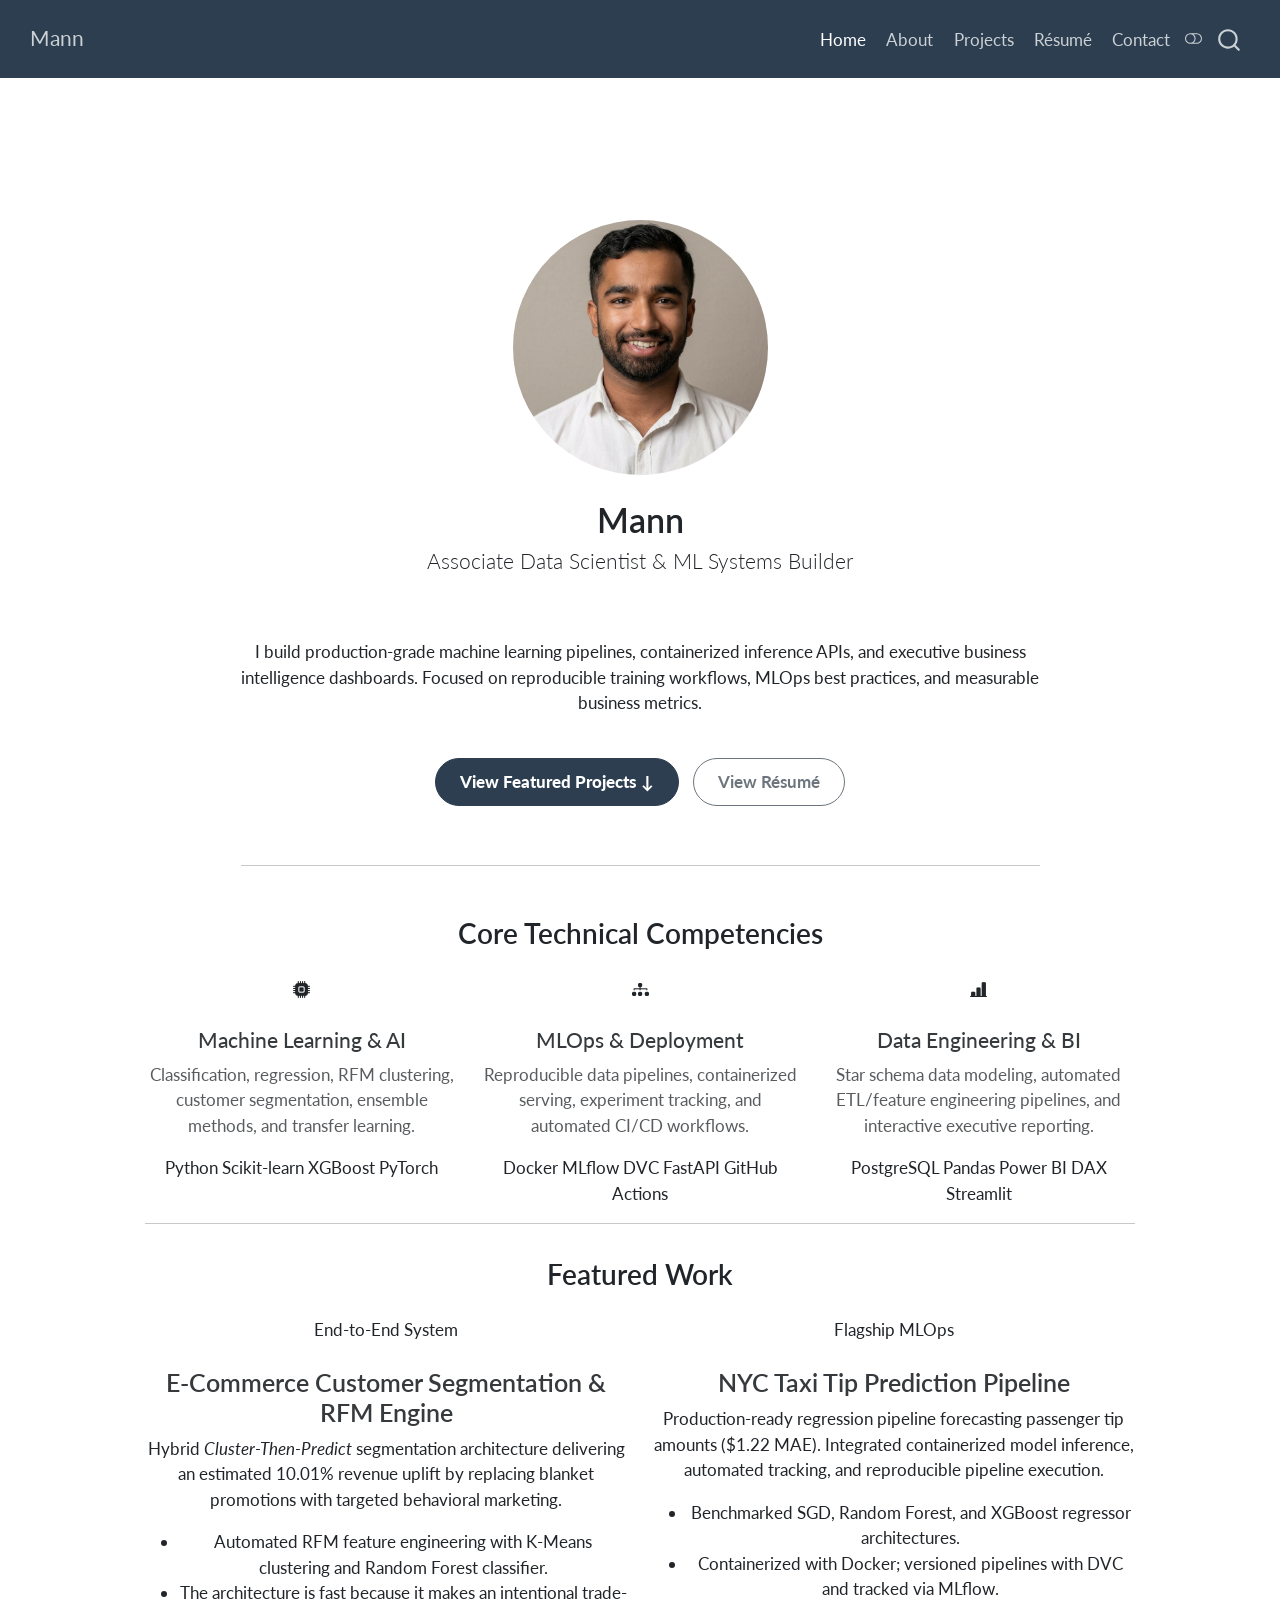
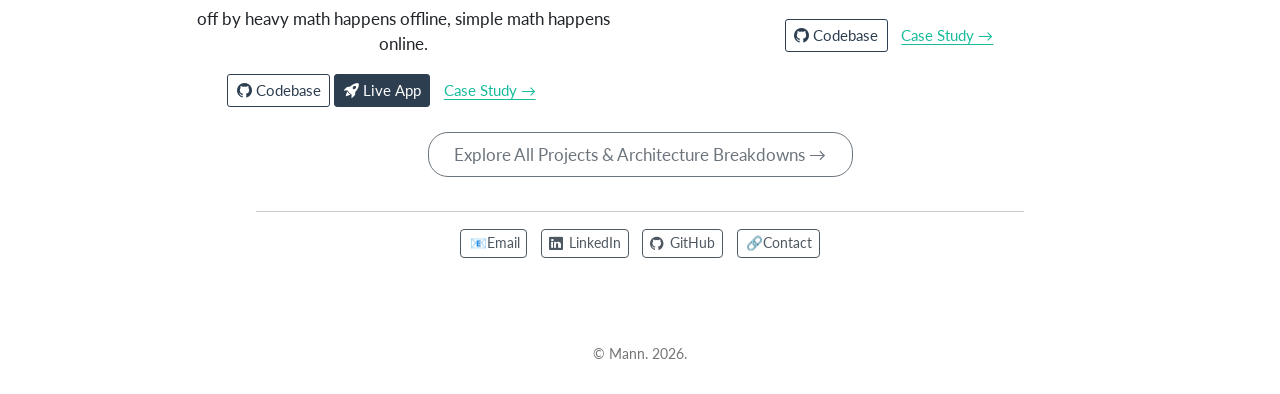
==== docs/index.html @ e7b9f97b "Docs repo uploaded for deployment" ====
<!DOCTYPE html>
<html xmlns="http://www.w3.org/1999/xhtml" lang="en" xml:lang="en"><head>

<meta charset="utf-8">
<meta name="generator" content="quarto-1.10.19">

<meta name="viewport" content="width=device-width, initial-scale=1.0, user-scalable=yes">


<title>Mann</title>
<style>
/* Default styles provided by pandoc.
** See https://pandoc.org/MANUAL.html#variables-for-html for config info.
*/
span.smallcaps{font-variant: small-caps;}
div.columns{display: flex; gap: 1.5em;}
div.column{flex: auto;}
@media screen {
div.columns{gap: min(4vw, 1.5em);}
div.column{overflow-x: auto;}
}
div.hanging-indent{margin-left: 1.5em; text-indent: -1.5em;}
ul.task-list{list-style: none;}
ul.task-list li input[type="checkbox"] {
  width: 0.8em;
  margin: 0 0.8em 0.2em -1em; /* quarto-specific, see https://github.com/quarto-dev/quarto-cli/issues/4556 */ 
  vertical-align: middle;
}
</style>


<script src="site_libs/quarto-nav/quarto-nav.js"></script>
<script src="site_libs/quarto-nav/headroom.min.js"></script>
<script src="site_libs/clipboard/clipboard.min.js"></script>
<script src="site_libs/quarto-search/autocomplete.umd.js"></script>
<script src="site_libs/quarto-search/fuse.min.js"></script>
<script src="site_libs/quarto-search/quarto-search.js"></script>
<meta name="quarto:offset" content="./">
<link href="./assets/fv.png" rel="icon" type="image/png">
<script src="site_libs/quarto-html/quarto.js" type="module"></script>
<script src="site_libs/quarto-html/tabsets/tabsets.js" type="module"></script>
<script src="site_libs/quarto-html/popper.min.js"></script>
<script src="site_libs/quarto-html/tippy.umd.min.js"></script>
<link href="site_libs/quarto-html/tippy.css" rel="stylesheet">
<link href="site_libs/quarto-html/quarto-syntax-highlighting-bf27225e3a48a9273f3daa8f8e829971.css" rel="stylesheet" class="quarto-color-scheme" id="quarto-text-highlighting-styles">
<link href="site_libs/quarto-html/quarto-syntax-highlighting-dark-b626d73c4c936ccc3cb08be7d45d1df6.css" rel="stylesheet" class="quarto-color-scheme quarto-color-alternate" id="quarto-text-highlighting-styles">
<link href="site_libs/quarto-html/quarto-syntax-highlighting-bf27225e3a48a9273f3daa8f8e829971.css" rel="stylesheet" class="quarto-color-scheme-extra" id="quarto-text-highlighting-styles">
<script src="site_libs/bootstrap/bootstrap.min.js"></script>
<link href="site_libs/bootstrap/bootstrap-icons.css" rel="stylesheet">
<link href="site_libs/bootstrap/bootstrap-92404dd89b1444827012a9e3a58cda88.min.css" rel="stylesheet" append-hash="true" class="quarto-color-scheme" id="quarto-bootstrap" data-mode="light">
<link href="site_libs/bootstrap/bootstrap-dark-8b348f4b4b74a528bf910da1e8c5139e.min.css" rel="stylesheet" append-hash="true" class="quarto-color-scheme quarto-color-alternate" id="quarto-bootstrap" data-mode="dark">
<link href="site_libs/bootstrap/bootstrap-92404dd89b1444827012a9e3a58cda88.min.css" rel="stylesheet" append-hash="true" class="quarto-color-scheme-extra" id="quarto-bootstrap" data-mode="light">
<script id="quarto-search-options" type="application/json">{
  "location": "navbar",
  "copy-button": false,
  "collapse-after": 3,
  "panel-placement": "end",
  "type": "overlay",
  "limit": 50,
  "keyboard-shortcut": [
    "f",
    "/",
    "s"
  ],
  "show-item-context": false,
  "language": {
    "search-no-results-text": "No results",
    "search-matching-documents-text": "matching documents",
    "search-copy-link-title": "Copy link to search",
    "search-hide-matches-text": "Hide additional matches",
    "search-more-match-text": "more match in this document",
    "search-more-matches-text": "more matches in this document",
    "search-clear-button-title": "Clear",
    "search-text-placeholder": "",
    "search-detached-cancel-button-title": "Cancel",
    "search-submit-button-title": "Submit",
    "search-label": "Search"
  }
}</script>


<link rel="stylesheet" href="css/styles.scss">
</head>

<body class="nav-fixed fullcontent quarto-light"><script id="quarto-html-before-body" type="application/javascript">
    const toggleBodyColorMode = (bsSheetEl) => {
      const mode = bsSheetEl.getAttribute("data-mode");
      const bodyEl = window.document.querySelector("body");
      if (mode === "dark") {
        bodyEl.classList.add("quarto-dark");
        bodyEl.classList.remove("quarto-light");
      } else {
        bodyEl.classList.add("quarto-light");
        bodyEl.classList.remove("quarto-dark");
      }
    }
    const toggleBodyColorPrimary = () => {
      const bsSheetEl = window.document.querySelector("link#quarto-bootstrap:not([rel=disabled-stylesheet])");
      if (bsSheetEl) {
        toggleBodyColorMode(bsSheetEl);
      }
    }
    const setColorSchemeToggle = (alternate) => {
      const toggles = window.document.querySelectorAll('.quarto-color-scheme-toggle');
      for (let i=0; i < toggles.length; i++) {
        const toggle = toggles[i];
        if (toggle) {
          if (alternate) {
            toggle.classList.add("alternate");
          } else {
            toggle.classList.remove("alternate");
          }
        }
      }
    };
    const toggleColorMode = (alternate) => {
      // Switch the stylesheets
      const primaryStylesheets = window.document.querySelectorAll('link.quarto-color-scheme:not(.quarto-color-alternate)');
      const alternateStylesheets = window.document.querySelectorAll('link.quarto-color-scheme.quarto-color-alternate');
      manageTransitions('#quarto-margin-sidebar .nav-link', false);
      if (alternate) {
        // note: dark is layered on light, we don't disable primary!
        enableStylesheet(alternateStylesheets);
        for (const sheetNode of alternateStylesheets) {
          if (sheetNode.id === "quarto-bootstrap") {
            toggleBodyColorMode(sheetNode);
          }
        }
      } else {
        disableStylesheet(alternateStylesheets);
        enableStylesheet(primaryStylesheets)
        toggleBodyColorPrimary();
      }
      manageTransitions('#quarto-margin-sidebar .nav-link', true);
      // Switch the toggles
      setColorSchemeToggle(alternate)
      // Hack to workaround the fact that safari doesn't
      // properly recolor the scrollbar when toggling (#1455)
      if (navigator.userAgent.indexOf('Safari') > 0 && navigator.userAgent.indexOf('Chrome') == -1) {
        manageTransitions("body", false);
        window.scrollTo(0, 1);
        setTimeout(() => {
          window.scrollTo(0, 0);
          manageTransitions("body", true);
        }, 40);
      }
    }
    const disableStylesheet = (stylesheets) => {
      for (let i=0; i < stylesheets.length; i++) {
        const stylesheet = stylesheets[i];
        stylesheet.rel = 'disabled-stylesheet';
      }
    }
    const enableStylesheet = (stylesheets) => {
      for (let i=0; i < stylesheets.length; i++) {
        const stylesheet = stylesheets[i];
        if(stylesheet.rel !== 'stylesheet') { // for Chrome, which will still FOUC without this check
          stylesheet.rel = 'stylesheet';
        }
      }
    }
    const manageTransitions = (selector, allowTransitions) => {
      const els = window.document.querySelectorAll(selector);
      for (let i=0; i < els.length; i++) {
        const el = els[i];
        if (allowTransitions) {
          el.classList.remove('notransition');
        } else {
          el.classList.add('notransition');
        }
      }
    }
    const isFileUrl = () => {
      return window.location.protocol === 'file:';
    }
    const hasAlternateSentinel = () => {
      let styleSentinel = getColorSchemeSentinel();
      if (styleSentinel !== null) {
        return styleSentinel === "alternate";
      } else {
        return false;
      }
    }
    const setStyleSentinel = (alternate) => {
      const value = alternate ? "alternate" : "default";
      if (!isFileUrl()) {
        window.localStorage.setItem("quarto-color-scheme", value);
      } else {
        localAlternateSentinel = value;
      }
    }
    const getColorSchemeSentinel = () => {
      if (!isFileUrl()) {
        const storageValue = window.localStorage.getItem("quarto-color-scheme");
        return storageValue != null ? storageValue : localAlternateSentinel;
      } else {
        return localAlternateSentinel;
      }
    }
    const toggleGiscusIfUsed = (isAlternate, darkModeDefault) => {
      const baseTheme = document.querySelector('#giscus-base-theme')?.value ?? 'light';
      const alternateTheme = document.querySelector('#giscus-alt-theme')?.value ?? 'dark';
      let newTheme = '';
      if(authorPrefersDark) {
        newTheme = isAlternate ? baseTheme : alternateTheme;
      } else {
        newTheme = isAlternate ? alternateTheme : baseTheme;
      }
      const changeGiscusTheme = () => {
        // From: https://github.com/giscus/giscus/issues/336
        const sendMessage = (message) => {
          const iframe = document.querySelector('iframe.giscus-frame');
          if (!iframe) return;
          iframe.contentWindow.postMessage({ giscus: message }, 'https://giscus.app');
        }
        sendMessage({
          setConfig: {
            theme: newTheme
          }
        });
      }
      const isGiscussLoaded = window.document.querySelector('iframe.giscus-frame') !== null;
      if (isGiscussLoaded) {
        changeGiscusTheme();
      }
    };
    const authorPrefersDark = false;
    const darkModeDefault = authorPrefersDark;
      document.querySelector('link#quarto-text-highlighting-styles.quarto-color-scheme-extra').rel = 'disabled-stylesheet';
      document.querySelector('link#quarto-bootstrap.quarto-color-scheme-extra').rel = 'disabled-stylesheet';
    let localAlternateSentinel = darkModeDefault ? 'alternate' : 'default';
    // Dark / light mode switch
    window.quartoToggleColorScheme = () => {
      // Read the current dark / light value
      let toAlternate = !hasAlternateSentinel();
      toggleColorMode(toAlternate);
      setStyleSentinel(toAlternate);
      toggleGiscusIfUsed(toAlternate, darkModeDefault);
      window.dispatchEvent(new Event('resize'));
    };
    // Switch to dark mode if need be
    if (hasAlternateSentinel()) {
      toggleColorMode(true);
    } else {
      toggleColorMode(false);
    }
  </script>

<div id="quarto-search-results"></div>
  <header id="quarto-header" class="headroom fixed-top">
    <nav class="navbar navbar-expand-lg " data-bs-theme="dark">
      <div class="navbar-container container-fluid">
      <div class="navbar-brand-container mx-auto">
    <a class="navbar-brand" href="./index.html">
    <span class="navbar-title">Mann</span>
    </a>
  </div>
            <div id="quarto-search" class="" title="Search"></div>
          <button class="navbar-toggler" type="button" data-bs-toggle="collapse" data-bs-target="#navbarCollapse" aria-controls="navbarCollapse" role="menu" aria-expanded="false" aria-label="Toggle navigation" onclick="if (window.quartoToggleHeadroom) { window.quartoToggleHeadroom(); }">
  <span class="navbar-toggler-icon"></span>
</button>
          <div class="collapse navbar-collapse" id="navbarCollapse">
            <ul class="navbar-nav navbar-nav-scroll ms-auto">
  <li class="nav-item">
    <a class="nav-link active" href="./index.html" aria-current="page"> 
<span class="menu-text">Home</span></a>
  </li>  
  <li class="nav-item">
    <a class="nav-link" href="./pages/about.html"> 
<span class="menu-text">About</span></a>
  </li>  
  <li class="nav-item">
    <a class="nav-link" href="./projects.html"> 
<span class="menu-text">Projects</span></a>
  </li>  
  <li class="nav-item">
    <a class="nav-link" href="./pages/cv.html"> 
<span class="menu-text">Résumé</span></a>
  </li>  
  <li class="nav-item">
    <a class="nav-link" href="./pages/contact.html"> 
<span class="menu-text">Contact</span></a>
  </li>  
</ul>
          </div> <!-- /navcollapse -->
            <div class="quarto-navbar-tools">
  <a href="" class="quarto-color-scheme-toggle quarto-navigation-tool  px-1" onclick="window.quartoToggleColorScheme(); return false;" title="Toggle dark mode"><i class="bi"></i></a>
</div>
      </div> <!-- /container-fluid -->
    </nav>
</header>
<!-- content -->
<div id="quarto-content" class="quarto-container page-columns page-rows-contents page-layout-article page-navbar">
<!-- sidebar -->
<!-- margin-sidebar -->
    
<!-- main -->
<div class="quarto-about-jolla page-columns page-full">
  <img src="assets/profile.jpg" class="about-image
  round " style="height: 15em; width: 15em;">
 <header id="title-block-header" class="quarto-title-block default">
<div class="quarto-title">
<h1 class="title">Mann</h1>
<p class="subtitle lead">Associate Data Scientist &amp; ML Systems Builder</p>
</div>
<div class="quarto-title-meta">
  </div>
</header><main class="content page-columns page-full" id="quarto-document-content">

<div style="margin-top: 1rem;">
<p>I build production-grade machine learning pipelines, containerized inference APIs, and executive business intelligence dashboards. Focused on reproducible training workflows, MLOps best practices, and measurable business metrics.</p>
</div>
<div style="margin: 1.5rem 0;">
<p><a href="#featured-work" class="btn btn-primary" style="border-radius: 24px; padding: 0.6rem 1.4rem; font-weight: 600;"><strong>View Featured Projects ↓</strong></a> <a href="pages/cv.html" class="btn btn-outline-secondary" style="border-radius: 24px; padding: 0.6rem 1.4rem; margin-left: 0.6rem;"><strong>View Résumé</strong></a></p>
</div>
<hr>
<div class="column-page">
<section id="core-technical-competencies" class="level2">
<h2 data-anchor-id="core-technical-competencies">Core Technical Competencies</h2>
<div class="grid">
<div class="g-col-12 g-col-md-4">
<div class="competency-card">
  <div class="comp-icon"><i class="bi bi-cpu-fill"></i></div>
  <h4>Machine Learning &amp; AI</h4>
  <p class="text-muted">Classification, regression, RFM clustering, customer segmentation, ensemble methods, and transfer learning.</p>
  <div class="comp-tags">
    <span>Python</span> <span>Scikit-learn</span> <span>XGBoost</span> <span>PyTorch</span>
  </div>
</div>
</div>
<div class="g-col-12 g-col-md-4">
<div class="competency-card">
  <div class="comp-icon"><i class="bi bi-diagram-3-fill"></i></div>
  <h4>MLOps &amp; Deployment</h4>
  <p class="text-muted">Reproducible data pipelines, containerized serving, experiment tracking, and automated CI/CD workflows.</p>
  <div class="comp-tags">
    <span>Docker</span> <span>MLflow</span> <span>DVC</span> <span>FastAPI</span> <span>GitHub Actions</span>
  </div>
</div>
</div>
<div class="g-col-12 g-col-md-4">
<div class="competency-card">
  <div class="comp-icon"><i class="bi bi-bar-chart-line-fill"></i></div>
  <h4>Data Engineering &amp; BI</h4>
  <p class="text-muted">Star schema data modeling, automated ETL/feature engineering pipelines, and interactive executive reporting.</p>
  <div class="comp-tags">
    <span>PostgreSQL</span> <span>Pandas</span> <span>Power BI</span> <span>DAX</span> <span>Streamlit</span>
  </div>
</div>
</div>
</div>
<hr>
</section>
<section id="featured-work" class="level2">
<h2 data-anchor-id="featured-work">Featured Work</h2>
<div class="grid">
<div class="g-col-12 g-col-md-6">
<div class="project-showcase-card">
  <span class="badge-featured">End-to-End System</span>
  <h3>E-Commerce Customer Segmentation &amp; RFM Engine</h3>
  <p class="project-summary">Hybrid <em>Cluster-Then-Predict</em> segmentation architecture delivering an estimated 10.01% revenue uplift by replacing blanket promotions with targeted behavioral marketing.</p>
  <ul class="project-highlights">
    <li>Automated RFM feature engineering with K-Means clustering and Random Forest classifier.</li>
    <li>The architecture is fast because it makes an intentional trade-off by heavy math happens offline, simple math happens online.</li>
  </ul>
  <div class="project-actions">
    <a href="https://github.com/mann-lean/customerSegmentation" target="_blank" class="btn btn-sm btn-outline-primary"><i class="bi bi-github"></i> Codebase</a>
    <a href="https://customersegmentationsolutions.streamlit.app/" target="_blank" class="btn btn-sm btn-primary"><i class="bi bi-rocket-takeoff-fill"></i> Live App</a>
    <a href="projects/customerSegmentation/" class="btn btn-sm btn-link">Case Study →</a>
  </div>
</div>
</div>
<div class="g-col-12 g-col-md-6">
<div class="project-showcase-card">
  <span class="badge-featured">Flagship MLOps</span>
  <h3>NYC Taxi Tip Prediction Pipeline</h3>
  <p class="project-summary">Production-ready regression pipeline forecasting passenger tip amounts ($1.22 MAE). Integrated containerized model inference, automated tracking, and reproducible pipeline execution.</p>
  <ul class="project-highlights">
    <li>Benchmarked SGD, Random Forest, and XGBoost regressor architectures.</li>
    <li>Containerized with Docker; versioned pipelines with DVC and tracked via MLflow.</li>
  </ul>
  <div class="project-actions">
    <a href="https://github.com/mann-lean" target="_blank" class="btn btn-sm btn-outline-primary"><i class="bi bi-github"></i> Codebase</a>
    <a href="projects/nyc_tip_prediction/" class="btn btn-sm btn-link">Case Study →</a>
  </div>
</div>
</div>
</div>
<div class="text-center mt-4">
  <a href="projects.html" class="btn btn-outline-secondary" style="border-radius: 20px; padding: 0.5rem 1.5rem;">Explore All Projects &amp; Architecture Breakdowns →</a>
</div>
</section>
</div>


</main> 
  <hr class="about-sep">
   <div class="about-links">
  <a href="mailto:mannk7062@gmail.com" class="about-link" rel="" target="">
    <i class="bi bi-email"></i>
     <span class="about-link-text">📧Email</span>
  </a>
  <a href="http://www.linkedin.com/in/mann-32718a1b9" class="about-link" rel="" target="">
    <i class="bi bi-linkedin"></i>
     <span class="about-link-text">LinkedIn</span>
  </a>
  <a href="https://github.com/mann-lean" class="about-link" rel="" target="">
    <i class="bi bi-github"></i>
     <span class="about-link-text">GitHub</span>
  </a>
  <a href="/pages/contact.html" class="about-link" rel="" target="">
    <i class="bi bi-Contact"></i>
     <span class="about-link-text">🔗Contact</span>
  </a>
</div>
</div>
 <!-- /main -->
<script id="quarto-html-after-body" type="application/javascript">
  window.document.addEventListener("DOMContentLoaded", function (event) {
    // Ensure there is a toggle, if there isn't float one in the top right
    if (window.document.querySelector('.quarto-color-scheme-toggle') === null) {
      const a = window.document.createElement('a');
      a.classList.add('top-right');
      a.classList.add('quarto-color-scheme-toggle');
      a.href = "";
      a.onclick = function() { try { window.quartoToggleColorScheme(); } catch {} return false; };
      const i = window.document.createElement("i");
      i.classList.add('bi');
      a.appendChild(i);
      window.document.body.appendChild(a);
    }
    setColorSchemeToggle(hasAlternateSentinel())
    const isCodeAnnotation = (el) => {
      for (const clz of el.classList) {
        if (clz.startsWith('code-annotation-')) {                     
          return true;
        }
      }
      return false;
    }
    const onCopySuccess = function(e) {
      // button target
      const button = e.trigger;
      // don't keep focus
      button.blur();
      // flash "checked"
      button.classList.add('code-copy-button-checked');
      var currentTitle = button.getAttribute("title");
      button.setAttribute("title", "Copied!");
      let tooltip;
      if (window.bootstrap) {
        button.setAttribute("data-bs-toggle", "tooltip");
        button.setAttribute("data-bs-placement", "left");
        button.setAttribute("data-bs-title", "Copied!");
        tooltip = new bootstrap.Tooltip(button, 
          { trigger: "manual", 
            customClass: "code-copy-button-tooltip",
            offset: [0, -8]});
        tooltip.show();    
      }
      setTimeout(function() {
        if (tooltip) {
          tooltip.hide();
          button.removeAttribute("data-bs-title");
          button.removeAttribute("data-bs-toggle");
          button.removeAttribute("data-bs-placement");
        }
        button.setAttribute("title", currentTitle);
        button.classList.remove('code-copy-button-checked');
      }, 1000);
      // clear code selection
      e.clearSelection();
    }
    const getTextToCopy = function(trigger) {
      const outerScaffold = trigger.parentElement.cloneNode(true);
      const codeEl = outerScaffold.querySelector('code');
      for (const childEl of codeEl.children) {
        if (isCodeAnnotation(childEl)) {
          childEl.remove();
        }
      }
      return codeEl.innerText;
    }
    const clipboard = new window.ClipboardJS('.code-copy-button:not([data-in-quarto-modal])', {
      text: getTextToCopy
    });
    clipboard.on('success', onCopySuccess);
    if (window.document.getElementById('quarto-embedded-source-code-modal')) {
      const clipboardModal = new window.ClipboardJS('.code-copy-button[data-in-quarto-modal]', {
        text: getTextToCopy,
        container: window.document.getElementById('quarto-embedded-source-code-modal')
      });
      clipboardModal.on('success', onCopySuccess);
    }
      var localhostRegex = new RegExp(/^(?:http|https):\/\/localhost\:?[0-9]*\//);
      var mailtoRegex = new RegExp(/^mailto:/);
        var filterRegex = new RegExp('/' + window.location.host + '/');
      var isInternal = (href) => {
          return filterRegex.test(href) || localhostRegex.test(href) || mailtoRegex.test(href);
      }
      // Inspect non-navigation links and adorn them if external
     var links = window.document.querySelectorAll('a[href]:not(.nav-link):not(.navbar-brand):not(.toc-action):not(.sidebar-link):not(.sidebar-item-toggle):not(.pagination-link):not(.no-external):not([aria-hidden]):not(.dropdown-item):not(.quarto-navigation-tool):not(.about-link)');
      for (var i=0; i<links.length; i++) {
        const link = links[i];
        if (!isInternal(link.href)) {
          // undo the damage that might have been done by quarto-nav.js in the case of
          // links that we want to consider external
          if (link.dataset.originalHref !== undefined) {
            link.href = link.dataset.originalHref;
          }
        }
      }
    function tippyHover(el, contentFn, onTriggerFn, onUntriggerFn) {
      const config = {
        allowHTML: true,
        maxWidth: 500,
        delay: 100,
        arrow: false,
        appendTo: function(el) {
            return el.parentElement;
        },
        interactive: true,
        interactiveBorder: 10,
        theme: 'quarto',
        placement: 'bottom-start',
      };
      if (contentFn) {
        config.content = contentFn;
      }
      if (onTriggerFn) {
        config.onTrigger = onTriggerFn;
      }
      if (onUntriggerFn) {
        config.onUntrigger = onUntriggerFn;
      }
      window.tippy(el, config); 
    }
    const noterefs = window.document.querySelectorAll('a[role="doc-noteref"]');
    for (var i=0; i<noterefs.length; i++) {
      const ref = noterefs[i];
      tippyHover(ref, function() {
        // use id or data attribute instead here
        let href = ref.getAttribute('data-footnote-href') || ref.getAttribute('href');
        try { href = new URL(href).hash; } catch {}
        const id = href.replace(/^#\/?/, "");
        const note = window.document.getElementById(id);
        if (note) {
          return note.innerHTML;
        } else {
          return "";
        }
      });
    }
    const xrefs = window.document.querySelectorAll('a.quarto-xref');
    const processXRef = (id, note) => {
      // Strip column container classes
      const stripColumnClz = (el) => {
        el.classList.remove("page-full", "page-columns");
        if (el.children) {
          for (const child of el.children) {
            stripColumnClz(child);
          }
        }
      }
      stripColumnClz(note)
      if (id === null || id.startsWith('sec-')) {
        // Special case sections, only their first couple elements
        const container = document.createElement("div");
        if (note.children && note.children.length > 2) {
          container.appendChild(note.children[0].cloneNode(true));
          for (let i = 1; i < note.children.length; i++) {
            const child = note.children[i];
            if (child.tagName === "P" && child.innerText === "") {
              continue;
            } else {
              container.appendChild(child.cloneNode(true));
              break;
            }
          }
          if (window.Quarto?.typesetMath) {
            window.Quarto.typesetMath(container);
          }
          return container.innerHTML
        } else {
          if (window.Quarto?.typesetMath) {
            window.Quarto.typesetMath(note);
          }
          return note.innerHTML;
        }
      } else {
        // Remove any anchor links if they are present
        const anchorLink = note.querySelector('a.anchorjs-link');
        if (anchorLink) {
          anchorLink.remove();
        }
        if (window.Quarto?.typesetMath) {
          window.Quarto.typesetMath(note);
        }
        if (note.classList.contains("callout")) {
          return note.outerHTML;
        } else {
          return note.innerHTML;
        }
      }
    }
    for (var i=0; i<xrefs.length; i++) {
      const xref = xrefs[i];
      tippyHover(xref, undefined, function(instance) {
        instance.disable();
        let url = xref.getAttribute('href');
        let hash = undefined; 
        if (url.startsWith('#')) {
          hash = url;
        } else {
          try { hash = new URL(url).hash; } catch {}
        }
        if (hash) {
          const id = hash.replace(/^#\/?/, "");
          const note = window.document.getElementById(id);
          if (note !== null) {
            try {
              const html = processXRef(id, note.cloneNode(true));
              instance.setContent(html);
            } finally {
              instance.enable();
              instance.show();
            }
          } else {
            // See if we can fetch this
            fetch(url.split('#')[0])
            .then(res => res.text())
            .then(html => {
              const parser = new DOMParser();
              const htmlDoc = parser.parseFromString(html, "text/html");
              const note = htmlDoc.getElementById(id);
              if (note !== null) {
                const html = processXRef(id, note);
                instance.setContent(html);
              } 
            }).finally(() => {
              instance.enable();
              instance.show();
            });
          }
        } else {
          // See if we can fetch a full url (with no hash to target)
          // This is a special case and we should probably do some content thinning / targeting
          fetch(url)
          .then(res => res.text())
          .then(html => {
            const parser = new DOMParser();
            const htmlDoc = parser.parseFromString(html, "text/html");
            const note = htmlDoc.querySelector('main.content');
            if (note !== null) {
              // This should only happen for chapter cross references
              // (since there is no id in the URL)
              // remove the first header
              if (note.children.length > 0 && note.children[0].tagName === "HEADER") {
                note.children[0].remove();
              }
              const html = processXRef(null, note);
              instance.setContent(html);
            } 
          }).finally(() => {
            instance.enable();
            instance.show();
          });
        }
      }, function(instance) {
      });
    }
        let selectedAnnoteEl;
        const selectorForAnnotation = ( cell, annotation) => {
          let cellAttr = 'data-code-cell="' + cell + '"';
          let lineAttr = 'data-code-annotation="' +  annotation + '"';
          const selector = 'span[' + cellAttr + '][' + lineAttr + ']';
          return selector;
        }
        const selectCodeLines = (annoteEl) => {
          const doc = window.document;
          const targetCell = annoteEl.getAttribute("data-target-cell");
          const targetAnnotation = annoteEl.getAttribute("data-target-annotation");
          const annoteSpan = window.document.querySelector(selectorForAnnotation(targetCell, targetAnnotation));
          const lines = annoteSpan.getAttribute("data-code-lines").split(",");
          const lineIds = lines.map((line) => {
            return targetCell + "-" + line;
          })
          let top = null;
          let height = null;
          let parent = null;
          if (lineIds.length > 0) {
              //compute the position of the single el (top and bottom and make a div)
              const el = window.document.getElementById(lineIds[0]);
              top = el.offsetTop;
              height = el.offsetHeight;
              parent = el.parentElement.parentElement;
            if (lineIds.length > 1) {
              const lastEl = window.document.getElementById(lineIds[lineIds.length - 1]);
              const bottom = lastEl.offsetTop + lastEl.offsetHeight;
              height = bottom - top;
            }
            if (top !== null && height !== null && parent !== null) {
              // cook up a div (if necessary) and position it 
              let div = window.document.getElementById("code-annotation-line-highlight");
              if (div === null) {
                div = window.document.createElement("div");
                div.setAttribute("id", "code-annotation-line-highlight");
                div.style.position = 'absolute';
                parent.appendChild(div);
              }
              div.style.top = top - 2 + "px";
              div.style.height = height + 4 + "px";
              div.style.left = 0;
              let gutterDiv = window.document.getElementById("code-annotation-line-highlight-gutter");
              if (gutterDiv === null) {
                gutterDiv = window.document.createElement("div");
                gutterDiv.setAttribute("id", "code-annotation-line-highlight-gutter");
                gutterDiv.style.position = 'absolute';
                const codeCell = window.document.getElementById(targetCell);
                const gutter = codeCell.querySelector('.code-annotation-gutter');
                gutter.appendChild(gutterDiv);
              }
              gutterDiv.style.top = top - 2 + "px";
              gutterDiv.style.height = height + 4 + "px";
            }
            selectedAnnoteEl = annoteEl;
          }
        };
        const unselectCodeLines = () => {
          const elementsIds = ["code-annotation-line-highlight", "code-annotation-line-highlight-gutter"];
          elementsIds.forEach((elId) => {
            const div = window.document.getElementById(elId);
            if (div) {
              div.remove();
            }
          });
          selectedAnnoteEl = undefined;
        };
          // Handle positioning of the toggle
      window.addEventListener(
        "resize",
        throttle(() => {
          elRect = undefined;
          if (selectedAnnoteEl) {
            selectCodeLines(selectedAnnoteEl);
          }
        }, 10)
      );
      function throttle(fn, ms) {
      let throttle = false;
      let timer;
        return (...args) => {
          if(!throttle) { // first call gets through
              fn.apply(this, args);
              throttle = true;
          } else { // all the others get throttled
              if(timer) clearTimeout(timer); // cancel #2
              timer = setTimeout(() => {
                fn.apply(this, args);
                timer = throttle = false;
              }, ms);
          }
        };
      }
        // Attach click handler to the DT
        const annoteDls = window.document.querySelectorAll('dt[data-target-cell]');
        for (const annoteDlNode of annoteDls) {
          annoteDlNode.addEventListener('click', (event) => {
            const clickedEl = event.target;
            if (clickedEl !== selectedAnnoteEl) {
              unselectCodeLines();
              const activeEl = window.document.querySelector('dt[data-target-cell].code-annotation-active');
              if (activeEl) {
                activeEl.classList.remove('code-annotation-active');
              }
              selectCodeLines(clickedEl);
              clickedEl.classList.add('code-annotation-active');
            } else {
              // Unselect the line
              unselectCodeLines();
              clickedEl.classList.remove('code-annotation-active');
            }
          });
        }
    const findCites = (el) => {
      const parentEl = el.parentElement;
      if (parentEl) {
        const cites = parentEl.dataset.cites;
        if (cites) {
          return {
            el,
            cites: cites.split(' ')
          };
        } else {
          return findCites(el.parentElement)
        }
      } else {
        return undefined;
      }
    };
    var bibliorefs = window.document.querySelectorAll('a[role="doc-biblioref"]');
    for (var i=0; i<bibliorefs.length; i++) {
      const ref = bibliorefs[i];
      const citeInfo = findCites(ref);
      if (citeInfo) {
        tippyHover(citeInfo.el, function() {
          var popup = window.document.createElement('div');
          citeInfo.cites.forEach(function(cite) {
            var citeDiv = window.document.createElement('div');
            citeDiv.classList.add('hanging-indent');
            citeDiv.classList.add('csl-entry');
            var biblioDiv = window.document.getElementById('ref-' + cite);
            if (biblioDiv) {
              citeDiv.innerHTML = biblioDiv.innerHTML;
            }
            popup.appendChild(citeDiv);
          });
          return popup.innerHTML;
        });
      }
    }
  });
  </script>
</div> <!-- /content -->
<footer class="footer">
  <div class="nav-footer">
    <div class="nav-footer-left">
      &nbsp;
    </div>   
    <div class="nav-footer-center">
<p>© Mann. 2026.</p>
</div>
    <div class="nav-footer-right">
      &nbsp;
    </div>
  </div>
</footer>




</body></html>
---- docs/site_libs/quarto-html/tippy.css ----
.tippy-box[data-animation=fade][data-state=hidden]{opacity:0}[data-tippy-root]{max-width:calc(100vw - 10px)}.tippy-box{position:relative;background-color:#333;color:#fff;border-radius:4px;font-size:14px;line-height:1.4;white-space:normal;outline:0;transition-property:transform,visibility,opacity}.tippy-box[data-placement^=top]>.tippy-arrow{bottom:0}.tippy-box[data-placement^=top]>.tippy-arrow:before{bottom:-7px;left:0;border-width:8px 8px 0;border-top-color:initial;transform-origin:center top}.tippy-box[data-placement^=bottom]>.tippy-arrow{top:0}.tippy-box[data-placement^=bottom]>.tippy-arrow:before{top:-7px;left:0;border-width:0 8px 8px;border-bottom-color:initial;transform-origin:center bottom}.tippy-box[data-placement^=left]>.tippy-arrow{right:0}.tippy-box[data-placement^=left]>.tippy-arrow:before{border-width:8px 0 8px 8px;border-left-color:initial;right:-7px;transform-origin:center left}.tippy-box[data-placement^=right]>.tippy-arrow{left:0}.tippy-box[data-placement^=right]>.tippy-arrow:before{left:-7px;border-width:8px 8px 8px 0;border-right-color:initial;transform-origin:center right}.tippy-box[data-inertia][data-state=visible]{transition-timing-function:cubic-bezier(.54,1.5,.38,1.11)}.tippy-arrow{width:16px;height:16px;color:#333}.tippy-arrow:before{content:"";position:absolute;border-color:transparent;border-style:solid}.tippy-content{position:relative;padding:5px 9px;z-index:1}
---- docs/site_libs/quarto-html/quarto-syntax-highlighting-bf27225e3a48a9273f3daa8f8e829971.css ----
/* quarto syntax highlight colors */
:root {
  --quarto-hl-ot-color: #003B4F;
  --quarto-hl-at-color: #657422;
  --quarto-hl-ss-color: #20794D;
  --quarto-hl-an-color: #5E5E5E;
  --quarto-hl-fu-color: #4758AB;
  --quarto-hl-st-color: #20794D;
  --quarto-hl-cf-color: #003B4F;
  --quarto-hl-op-color: #5E5E5E;
  --quarto-hl-er-color: #AD0000;
  --quarto-hl-bn-color: #AD0000;
  --quarto-hl-al-color: #AD0000;
  --quarto-hl-va-color: #111111;
  --quarto-hl-bu-color: inherit;
  --quarto-hl-ex-color: inherit;
  --quarto-hl-pp-color: #AD0000;
  --quarto-hl-in-color: #5E5E5E;
  --quarto-hl-vs-color: #20794D;
  --quarto-hl-wa-color: #5E5E5E;
  --quarto-hl-do-color: #5E5E5E;
  --quarto-hl-im-color: #00769E;
  --quarto-hl-ch-color: #20794D;
  --quarto-hl-dt-color: #AD0000;
  --quarto-hl-fl-color: #AD0000;
  --quarto-hl-co-color: #5E5E5E;
  --quarto-hl-cv-color: #5E5E5E;
  --quarto-hl-cn-color: #8f5902;
  --quarto-hl-sc-color: #5E5E5E;
  --quarto-hl-dv-color: #AD0000;
  --quarto-hl-kw-color: #003B4F;
}

/* other quarto variables */
:root {
  --quarto-font-monospace: SFMono-Regular, Menlo, Monaco, Consolas, "Liberation Mono", "Courier New", monospace;
}

/* syntax highlight based on Pandoc's rules */
pre > code.sourceCode > span {
  color: #003B4F;
}

code.sourceCode > span {
  color: #003B4F;
}

div.sourceCode,
div.sourceCode pre.sourceCode {
  color: #003B4F;
}

/* Normal */
code span {
  color: #003B4F;
}

/* Alert */
code span.al {
  color: #AD0000;
  font-style: inherit;
}

/* Annotation */
code span.an {
  color: #5E5E5E;
  font-style: inherit;
}

/* Attribute */
code span.at {
  color: #657422;
  font-style: inherit;
}

/* BaseN */
code span.bn {
  color: #AD0000;
  font-style: inherit;
}

/* BuiltIn */
code span.bu {
  font-style: inherit;
}

/* ControlFlow */
code span.cf {
  color: #003B4F;
  font-weight: bold;
  font-style: inherit;
}

/* Char */
code span.ch {
  color: #20794D;
  font-style: inherit;
}

/* Constant */
code span.cn {
  color: #8f5902;
  font-style: inherit;
}

/* Comment */
code span.co {
  color: #5E5E5E;
  font-style: inherit;
}

/* CommentVar */
code span.cv {
  color: #5E5E5E;
  font-style: italic;
}

/* Documentation */
code span.do {
  color: #5E5E5E;
  font-style: italic;
}

/* DataType */
code span.dt {
  color: #AD0000;
  font-style: inherit;
}

/* DecVal */
code span.dv {
  color: #AD0000;
  font-style: inherit;
}

/* Error */
code span.er {
  color: #AD0000;
  font-style: inherit;
}

/* Extension */
code span.ex {
  font-style: inherit;
}

/* Float */
code span.fl {
  color: #AD0000;
  font-style: inherit;
}

/* Function */
code span.fu {
  color: #4758AB;
  font-style: inherit;
}

/* Import */
code span.im {
  color: #00769E;
  font-style: inherit;
}

/* Information */
code span.in {
  color: #5E5E5E;
  font-style: inherit;
}

/* Keyword */
code span.kw {
  color: #003B4F;
  font-weight: bold;
  font-style: inherit;
}

/* Operator */
code span.op {
  color: #5E5E5E;
  font-style: inherit;
}

/* Other */
code span.ot {
  color: #003B4F;
  font-style: inherit;
}

/* Preprocessor */
code span.pp {
  color: #AD0000;
  font-style: inherit;
}

/* SpecialChar */
code span.sc {
  color: #5E5E5E;
  font-style: inherit;
}

/* SpecialString */
code span.ss {
  color: #20794D;
  font-style: inherit;
}

/* String */
code span.st {
  color: #20794D;
  font-style: inherit;
}

/* Variable */
code span.va {
  color: #111111;
  font-style: inherit;
}

/* VerbatimString */
code span.vs {
  color: #20794D;
  font-style: inherit;
}

/* Warning */
code span.wa {
  color: #5E5E5E;
  font-style: italic;
}

.prevent-inlining {
  content: "</";
}

/*# sourceMappingURL=8be38f48d34c45af72792cbd699585e7.css.map */
---- docs/site_libs/quarto-html/quarto-syntax-highlighting-dark-b626d73c4c936ccc3cb08be7d45d1df6.css ----
/* quarto syntax highlight colors */
:root {
  --quarto-hl-al-color: #f07178;
  --quarto-hl-an-color: #d4d0ab;
  --quarto-hl-at-color: #00e0e0;
  --quarto-hl-bn-color: #d4d0ab;
  --quarto-hl-bu-color: #abe338;
  --quarto-hl-ch-color: #abe338;
  --quarto-hl-co-color: #f8f8f2;
  --quarto-hl-cv-color: #ffd700;
  --quarto-hl-cn-color: #ffd700;
  --quarto-hl-cf-color: #ffa07a;
  --quarto-hl-dt-color: #ffa07a;
  --quarto-hl-dv-color: #d4d0ab;
  --quarto-hl-do-color: #f8f8f2;
  --quarto-hl-er-color: #f07178;
  --quarto-hl-ex-color: #00e0e0;
  --quarto-hl-fl-color: #d4d0ab;
  --quarto-hl-fu-color: #ffa07a;
  --quarto-hl-im-color: #abe338;
  --quarto-hl-in-color: #d4d0ab;
  --quarto-hl-kw-color: #ffa07a;
  --quarto-hl-op-color: #ffa07a;
  --quarto-hl-ot-color: #00e0e0;
  --quarto-hl-pp-color: #dcc6e0;
  --quarto-hl-re-color: #00e0e0;
  --quarto-hl-sc-color: #abe338;
  --quarto-hl-ss-color: #abe338;
  --quarto-hl-st-color: #abe338;
  --quarto-hl-va-color: #00e0e0;
  --quarto-hl-vs-color: #abe338;
  --quarto-hl-wa-color: #dcc6e0;
}

/* other quarto variables */
:root {
  --quarto-font-monospace: SFMono-Regular, Menlo, Monaco, Consolas, "Liberation Mono", "Courier New", monospace;
}

/* syntax highlight based on Pandoc's rules */
pre > code.sourceCode > span {
  color: #f8f8f2;
}

code.sourceCode > span {
  color: #f8f8f2;
}

div.sourceCode,
div.sourceCode pre.sourceCode {
  color: #f8f8f2;
}

/* Normal */
code span {
  color: #f8f8f2;
}

/* Alert */
code span.al {
  color: #f07178;
}

/* Annotation */
code span.an {
  color: #d4d0ab;
}

/* Attribute */
code span.at {
  color: #00e0e0;
}

/* BaseN */
code span.bn {
  color: #d4d0ab;
}

/* BuiltIn */
code span.bu {
  color: #abe338;
}

/* ControlFlow */
code span.cf {
  font-weight: bold;
  color: #ffa07a;
}

/* Char */
code span.ch {
  color: #abe338;
}

/* Constant */
code span.cn {
  color: #ffd700;
}

/* Comment */
code span.co {
  font-style: italic;
  color: #f8f8f2;
}

/* CommentVar */
code span.cv {
  color: #ffd700;
}

/* Documentation */
code span.do {
  color: #f8f8f2;
}

/* DataType */
code span.dt {
  color: #ffa07a;
}

/* DecVal */
code span.dv {
  color: #d4d0ab;
}

/* Error */
code span.er {
  color: #f07178;
  text-decoration: underline;
}

/* Extension */
code span.ex {
  font-weight: bold;
  color: #00e0e0;
}

/* Float */
code span.fl {
  color: #d4d0ab;
}

/* Function */
code span.fu {
  color: #ffa07a;
}

/* Import */
code span.im {
  color: #abe338;
}

/* Information */
code span.in {
  color: #d4d0ab;
}

/* Keyword */
code span.kw {
  font-weight: bold;
  color: #ffa07a;
}

/* Operator */
code span.op {
  color: #ffa07a;
}

/* Other */
code span.ot {
  color: #00e0e0;
}

/* Preprocessor */
code span.pp {
  color: #dcc6e0;
}

/* RegionMarker */
code span.re {
  background-color: #f8f8f2;
  color: #00e0e0;
}

/* SpecialChar */
code span.sc {
  color: #abe338;
}

/* SpecialString */
code span.ss {
  color: #abe338;
}

/* String */
code span.st {
  color: #abe338;
}

/* Variable */
code span.va {
  color: #00e0e0;
}

/* VerbatimString */
code span.vs {
  color: #abe338;
}

/* Warning */
code span.wa {
  color: #dcc6e0;
}

.prevent-inlining {
  content: "</";
}

/*# sourceMappingURL=a269c63e8167c3ae395728e86feb0848.css.map */
---- docs/site_libs/quarto-html/quarto-syntax-highlighting-bf27225e3a48a9273f3daa8f8e829971.css ----
/* quarto syntax highlight colors */
:root {
  --quarto-hl-ot-color: #003B4F;
  --quarto-hl-at-color: #657422;
  --quarto-hl-ss-color: #20794D;
  --quarto-hl-an-color: #5E5E5E;
  --quarto-hl-fu-color: #4758AB;
  --quarto-hl-st-color: #20794D;
  --quarto-hl-cf-color: #003B4F;
  --quarto-hl-op-color: #5E5E5E;
  --quarto-hl-er-color: #AD0000;
  --quarto-hl-bn-color: #AD0000;
  --quarto-hl-al-color: #AD0000;
  --quarto-hl-va-color: #111111;
  --quarto-hl-bu-color: inherit;
  --quarto-hl-ex-color: inherit;
  --quarto-hl-pp-color: #AD0000;
  --quarto-hl-in-color: #5E5E5E;
  --quarto-hl-vs-color: #20794D;
  --quarto-hl-wa-color: #5E5E5E;
  --quarto-hl-do-color: #5E5E5E;
  --quarto-hl-im-color: #00769E;
  --quarto-hl-ch-color: #20794D;
  --quarto-hl-dt-color: #AD0000;
  --quarto-hl-fl-color: #AD0000;
  --quarto-hl-co-color: #5E5E5E;
  --quarto-hl-cv-color: #5E5E5E;
  --quarto-hl-cn-color: #8f5902;
  --quarto-hl-sc-color: #5E5E5E;
  --quarto-hl-dv-color: #AD0000;
  --quarto-hl-kw-color: #003B4F;
}

/* other quarto variables */
:root {
  --quarto-font-monospace: SFMono-Regular, Menlo, Monaco, Consolas, "Liberation Mono", "Courier New", monospace;
}

/* syntax highlight based on Pandoc's rules */
pre > code.sourceCode > span {
  color: #003B4F;
}

code.sourceCode > span {
  color: #003B4F;
}

div.sourceCode,
div.sourceCode pre.sourceCode {
  color: #003B4F;
}

/* Normal */
code span {
  color: #003B4F;
}

/* Alert */
code span.al {
  color: #AD0000;
  font-style: inherit;
}

/* Annotation */
code span.an {
  color: #5E5E5E;
  font-style: inherit;
}

/* Attribute */
code span.at {
  color: #657422;
  font-style: inherit;
}

/* BaseN */
code span.bn {
  color: #AD0000;
  font-style: inherit;
}

/* BuiltIn */
code span.bu {
  font-style: inherit;
}

/* ControlFlow */
code span.cf {
  color: #003B4F;
  font-weight: bold;
  font-style: inherit;
}

/* Char */
code span.ch {
  color: #20794D;
  font-style: inherit;
}

/* Constant */
code span.cn {
  color: #8f5902;
  font-style: inherit;
}

/* Comment */
code span.co {
  color: #5E5E5E;
  font-style: inherit;
}

/* CommentVar */
code span.cv {
  color: #5E5E5E;
  font-style: italic;
}

/* Documentation */
code span.do {
  color: #5E5E5E;
  font-style: italic;
}

/* DataType */
code span.dt {
  color: #AD0000;
  font-style: inherit;
}

/* DecVal */
code span.dv {
  color: #AD0000;
  font-style: inherit;
}

/* Error */
code span.er {
  color: #AD0000;
  font-style: inherit;
}

/* Extension */
code span.ex {
  font-style: inherit;
}

/* Float */
code span.fl {
  color: #AD0000;
  font-style: inherit;
}

/* Function */
code span.fu {
  color: #4758AB;
  font-style: inherit;
}

/* Import */
code span.im {
  color: #00769E;
  font-style: inherit;
}

/* Information */
code span.in {
  color: #5E5E5E;
  font-style: inherit;
}

/* Keyword */
code span.kw {
  color: #003B4F;
  font-weight: bold;
  font-style: inherit;
}

/* Operator */
code span.op {
  color: #5E5E5E;
  font-style: inherit;
}

/* Other */
code span.ot {
  color: #003B4F;
  font-style: inherit;
}

/* Preprocessor */
code span.pp {
  color: #AD0000;
  font-style: inherit;
}

/* SpecialChar */
code span.sc {
  color: #5E5E5E;
  font-style: inherit;
}

/* SpecialString */
code span.ss {
  color: #20794D;
  font-style: inherit;
}

/* String */
code span.st {
  color: #20794D;
  font-style: inherit;
}

/* Variable */
code span.va {
  color: #111111;
  font-style: inherit;
}

/* VerbatimString */
code span.vs {
  color: #20794D;
  font-style: inherit;
}

/* Warning */
code span.wa {
  color: #5E5E5E;
  font-style: italic;
}

.prevent-inlining {
  content: "</";
}

/*# sourceMappingURL=8be38f48d34c45af72792cbd699585e7.css.map */
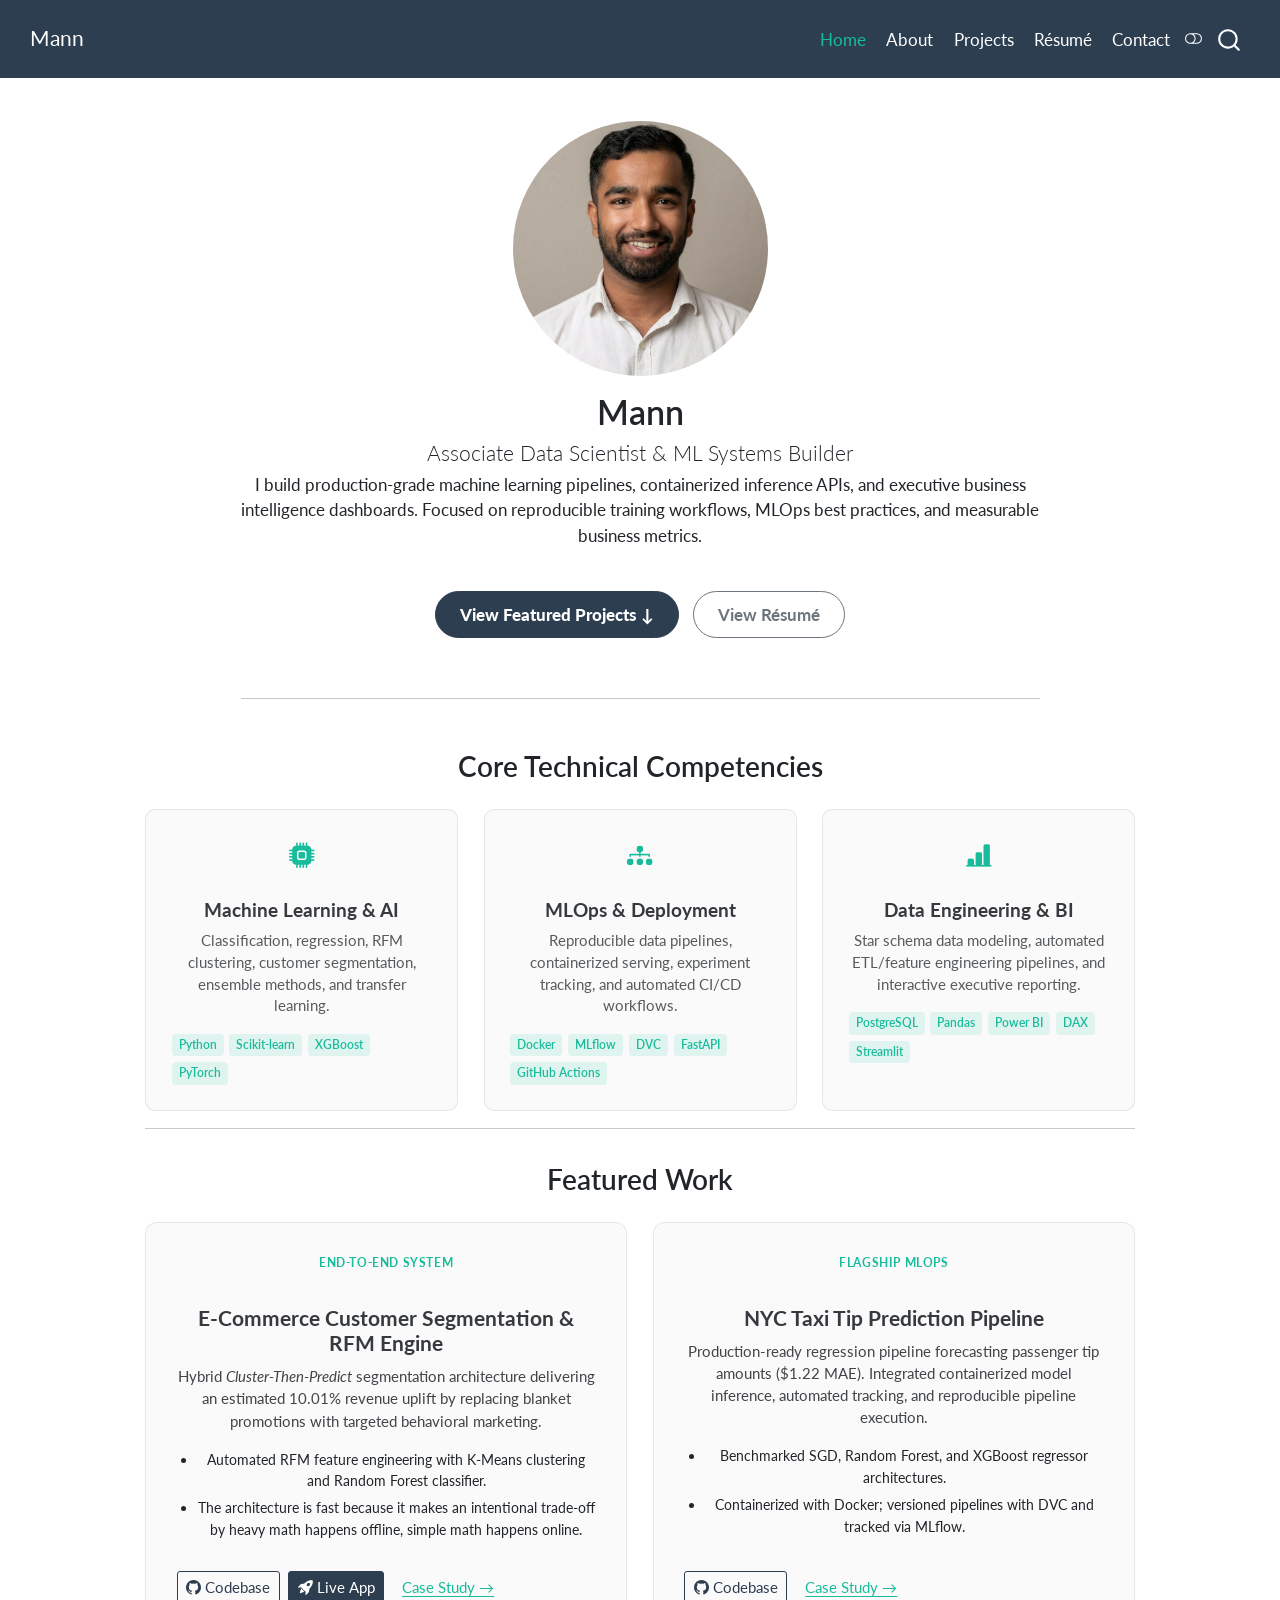
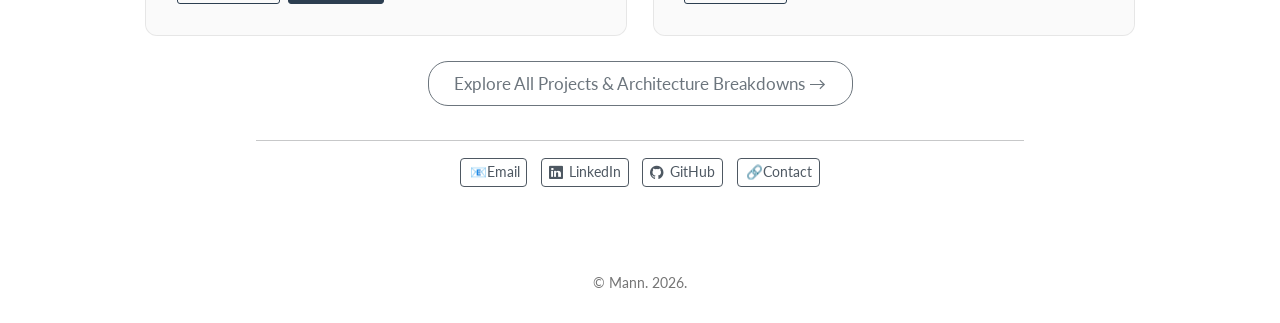
==== commit dacf467e: "Fix:GitHub page ignored styles.scss after deployed" ====
--- a/docs/index.html
+++ b/docs/index.html
@@ -47,9 +47,9 @@
 <link href="site_libs/quarto-html/quarto-syntax-highlighting-bf27225e3a48a9273f3daa8f8e829971.css" rel="stylesheet" class="quarto-color-scheme-extra" id="quarto-text-highlighting-styles">
 <script src="site_libs/bootstrap/bootstrap.min.js"></script>
 <link href="site_libs/bootstrap/bootstrap-icons.css" rel="stylesheet">
-<link href="site_libs/bootstrap/bootstrap-92404dd89b1444827012a9e3a58cda88.min.css" rel="stylesheet" append-hash="true" class="quarto-color-scheme" id="quarto-bootstrap" data-mode="light">
-<link href="site_libs/bootstrap/bootstrap-dark-8b348f4b4b74a528bf910da1e8c5139e.min.css" rel="stylesheet" append-hash="true" class="quarto-color-scheme quarto-color-alternate" id="quarto-bootstrap" data-mode="dark">
-<link href="site_libs/bootstrap/bootstrap-92404dd89b1444827012a9e3a58cda88.min.css" rel="stylesheet" append-hash="true" class="quarto-color-scheme-extra" id="quarto-bootstrap" data-mode="light">
+<link href="site_libs/bootstrap/bootstrap-8ae3a70c990e71de7dade3568d33fe11.min.css" rel="stylesheet" append-hash="true" class="quarto-color-scheme" id="quarto-bootstrap" data-mode="light">
+<link href="site_libs/bootstrap/bootstrap-dark-6312e3f7049ebb731f70e99afd58f776.min.css" rel="stylesheet" append-hash="true" class="quarto-color-scheme quarto-color-alternate" id="quarto-bootstrap" data-mode="dark">
+<link href="site_libs/bootstrap/bootstrap-8ae3a70c990e71de7dade3568d33fe11.min.css" rel="stylesheet" append-hash="true" class="quarto-color-scheme-extra" id="quarto-bootstrap" data-mode="light">
 <script id="quarto-search-options" type="application/json">{
   "location": "navbar",
   "copy-button": false,
